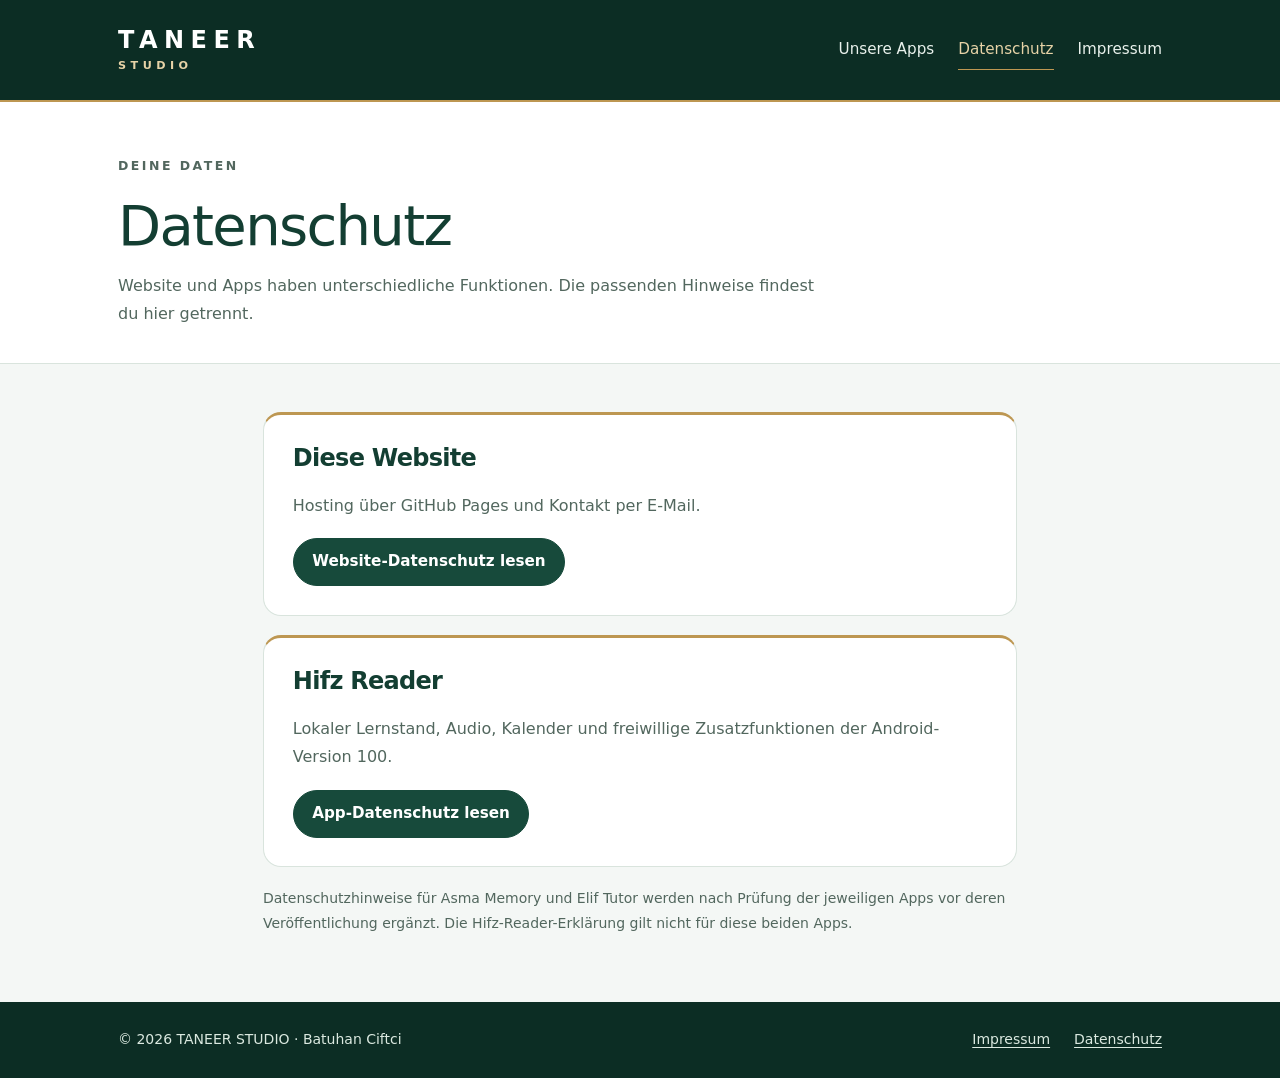
==== datenschutz/index.html @ ad5c6464 "Publish TANEER STUDIO website and V100 privacy notices" ====
<!doctype html>
<html lang="de"><head><meta charset="utf-8"><meta name="viewport" content="width=device-width,initial-scale=1"><meta name="description" content="Datenschutzhinweise zur TANEER-STUDIO-Website und zur Android-App Hifz Reader."><meta name="referrer" content="strict-origin-when-cross-origin"><title>Datenschutz · TANEER STUDIO</title><link rel="icon" href="../assets/favicon.svg" type="image/svg+xml"><link rel="stylesheet" href="../assets/style.css"></head>
<body><a class="skip" href="#inhalt">Zum Inhalt</a><header class="site-header"><div class="wrap header-inner"><a class="wordmark" href="../" aria-label="TANEER STUDIO – Startseite">TANEER<small>STUDIO</small></a><nav class="site-nav" aria-label="Hauptnavigation"><a href="../#apps">Unsere Apps</a><a href="./" aria-current="page">Datenschutz</a><a href="../impressum/">Impressum</a></nav></div></header><main id="inhalt"><div class="page-head"><div class="wrap"><p class="eyebrow">Deine Daten</p><h1>Datenschutz</h1><p>Website und Apps haben unterschiedliche Funktionen. Die passenden Hinweise findest du hier getrennt.</p></div></div><div class="wrap privacy-choices"><section class="privacy-card"><h2>Diese Website</h2><p>Hosting über GitHub Pages und Kontakt per E-Mail.</p><a class="button" href="website/">Website-Datenschutz lesen</a></section><section class="privacy-card"><h2>Hifz Reader</h2><p>Lokaler Lernstand, Audio, Kalender und freiwillige Zusatzfunktionen der Android-Version 100.</p><a class="button" href="hifz-reader/">App-Datenschutz lesen</a></section><p class="small">Datenschutzhinweise für Asma Memory und Elif Tutor werden nach Prüfung der jeweiligen Apps vor deren Veröffentlichung ergänzt. Die Hifz-Reader-Erklärung gilt nicht für diese beiden Apps.</p></div></main><footer class="site-footer"><div class="wrap footer-inner"><p>© 2026 TANEER STUDIO · Batuhan Ciftci</p><nav aria-label="Rechtliches"><a href="../impressum/">Impressum</a><a href="./">Datenschutz</a></nav></div></footer></body></html>
---- assets/style.css ----
:root{color-scheme:light;--ink:#133e32;--deep:#0c2d24;--green:#174a3b;--gold:#bd9752;--gold-light:#e7d3a7;--paper:#fff;--wash:#f4f7f5;--muted:#52675e;--line:#d9e4dd;--radius:18px;--width:1140px}
*{box-sizing:border-box}html{scroll-behavior:smooth;scroll-padding-top:2rem}body{margin:0;background:var(--wash);color:var(--ink);font:1rem/1.75 system-ui,-apple-system,BlinkMacSystemFont,"Segoe UI",sans-serif}a{color:inherit;text-underline-offset:.22em}a:hover{color:#866423}a:focus-visible,summary:focus-visible{outline:3px solid var(--gold);outline-offset:5px;border-radius:4px}img{display:block;max-width:100%;height:auto}h1,h2,h3,p{margin-top:0}h1,h2,h3{line-height:1.18;letter-spacing:-.03em}h1{font-weight:500;font-size:clamp(2.3rem,5.6vw,4.4rem);margin-bottom:1.3rem}h2{font-size:clamp(1.55rem,3vw,2.15rem);font-weight:550}h3{font-size:1.16rem;font-weight:650}p{margin-bottom:1.15rem}ul{padding-left:1.4rem}li{margin:.35rem 0}address{font-style:normal}button,a{touch-action:manipulation}
.wrap{max-width:var(--width);margin:auto;padding-inline:clamp(1.25rem,4vw,3rem)}.skip{position:absolute;top:-100px;left:1rem;background:white;padding:.65rem;z-index:10}.skip:focus{top:1rem}.site-header{background:var(--deep);color:white;border-bottom:2px solid var(--gold)}.header-inner{min-height:100px;display:flex;align-items:center;justify-content:space-between;gap:2rem}.wordmark{text-decoration:none;display:flex;flex-direction:column;line-height:1.1;letter-spacing:.27em;font-weight:600;font-size:1.5rem;color:white}.wordmark small{letter-spacing:.4em;color:var(--gold-light);font-size:.7rem;margin-top:.4rem}.site-nav{display:flex;flex-wrap:wrap;gap:1.5rem;font-size:.95rem}.site-nav a{padding:.4rem 0;color:#e9f1ec;text-decoration:none;border-bottom:1px solid transparent}.site-nav a:hover,.site-nav a[aria-current=page]{color:var(--gold-light);border-color:var(--gold)}.eyebrow{font-size:.78rem;text-transform:uppercase;letter-spacing:.2em;color:var(--muted);font-weight:600;margin-bottom:1rem}.hero{background:white;border-bottom:1px solid var(--line)}.hero-grid{display:grid;grid-template-columns:1.15fr 1fr;gap:3rem;align-items:center;min-height:490px;padding-block:3rem}.hero-copy{max-width:560px}.hero-copy>p:not(.eyebrow){max-width:440px;font-size:1.12rem;color:var(--muted)}.hero-logo{width:100%;max-width:395px;justify-self:end}.hero-actions{display:flex;flex-wrap:wrap;gap:.75rem;margin-top:1.75rem}.button{display:inline-flex;align-items:center;justify-content:center;min-height:48px;padding:.7rem 1.15rem;border:1px solid var(--green);border-radius:999px;text-decoration:none;line-height:1.4;font-weight:550;font-size:.95rem;background:var(--green);color:white}.button:hover{background:var(--deep);color:white}.button.secondary{background:transparent;color:var(--ink);border-color:var(--line)}.button.secondary:hover{border-color:var(--gold);color:var(--ink)}.section{padding-block:3.5rem}.section-heading{display:flex;align-items:baseline;justify-content:space-between;gap:2rem;margin-bottom:1.8rem}.section-heading h2{margin-bottom:0}.small{font-size:.875rem;color:var(--muted)}.cards{display:grid;grid-template-columns:repeat(3,1fr);gap:1.25rem}.app-card{background:white;border:1px solid var(--line);border-top:3px solid var(--gold);border-radius:var(--radius);padding:1.75rem;display:flex;flex-direction:column;align-items:start}.app-number{font-size:.8rem;letter-spacing:.12em;color:var(--muted);margin-bottom:1.3rem}.app-card h3{font-size:1.45rem}.app-card p{color:var(--muted);flex:1}.app-card .small{margin-top:.6rem;margin-bottom:0}.link-row{display:flex;flex-wrap:wrap;gap:1.5rem}.link-row a{font-weight:550}.contact-strip{background:var(--green);color:white;border-radius:var(--radius);padding:2rem 2.4rem;display:flex;justify-content:space-between;align-items:center;gap:1.5rem;margin-bottom:3.5rem}.contact-strip p{color:#e2ece6;margin-bottom:0}.contact-strip h2{margin-bottom:.45rem;font-size:1.45rem}.contact-strip a{color:var(--gold-light);overflow-wrap:anywhere}.site-footer{background:var(--deep);color:#dbe9e0;padding-block:1.6rem}.footer-inner{display:flex;justify-content:space-between;align-items:center;gap:1.5rem;flex-wrap:wrap;font-size:.875rem}.footer-inner p{margin:0}.footer-inner nav{display:flex;gap:1.5rem}.site-footer a{color:#dbe9e0}.page-head{padding-block:3.3rem 2.2rem;background:white;border-bottom:1px solid var(--line)}.page-head h1{font-size:clamp(2.2rem,5vw,3.5rem);margin-bottom:.8rem}.page-head p:last-child{margin-bottom:0;color:var(--muted);max-width:720px}.legal-layout{display:grid;grid-template-columns:240px minmax(0,1fr);gap:3rem;padding-block:3rem 4rem}.contents{align-self:start;position:sticky;top:2rem;border-left:2px solid var(--gold);padding-left:1.25rem}.contents p{font-size:.75rem;font-weight:650;letter-spacing:.12em;text-transform:uppercase}.contents a{display:block;text-decoration:none;padding:.4rem 0;font-size:.9rem;color:var(--muted)}.contents a:hover{color:var(--ink)}.legal-article{background:white;border:1px solid var(--line);border-radius:var(--radius);padding:clamp(1.4rem,4vw,3rem);min-width:0}.legal-article section+section{margin-top:2.5rem;padding-top:2.1rem;border-top:1px solid var(--line)}.legal-article h2{font-size:1.45rem;margin-bottom:1rem}.legal-article h3{margin-top:1.7rem}.legal-article a{overflow-wrap:anywhere}.legal-article p:last-child{margin-bottom:0}.notice{border-left:3px solid var(--gold);padding:.8rem 1.15rem;background:var(--wash);border-radius:0 10px 10px 0;margin-block:1.5rem}.definition-list{margin:0}.definition-list dt{font-weight:650;margin-top:1.2rem}.definition-list dd{margin:.35rem 0 0;color:var(--muted)}.provider-list{display:grid;gap:1rem}.provider{border:1px solid var(--line);border-radius:12px;padding:1rem 1.2rem}.provider h3{margin-top:0;margin-bottom:.5rem}.provider p{margin-bottom:.5rem}.imprint-layout{max-width:850px;padding-block:3rem 4rem}.imprint-card{display:grid;grid-template-columns:1fr 1fr;gap:2rem;background:white;border:1px solid var(--line);border-top:3px solid var(--gold);border-radius:var(--radius);padding:2.4rem}.imprint-card h2{font-size:1.1rem}.imprint-card a{overflow-wrap:anywhere}.imprint-note{margin-top:1.5rem;color:var(--muted)}.privacy-choices{max-width:850px;padding-block:3rem}.privacy-card{background:white;border:1px solid var(--line);border-top:3px solid var(--gold);border-radius:var(--radius);padding:1.8rem;margin-bottom:1.2rem}.privacy-card h2{font-size:1.5rem}.privacy-card p{color:var(--muted)}
@media(max-width:850px){.hero-grid{gap:1rem;min-height:400px}.hero-logo{max-width:310px}.cards{grid-template-columns:1fr}.app-card{padding:1.6rem}.legal-layout{grid-template-columns:1fr;gap:1.4rem}.contents{position:static}.contents a{display:inline-block;margin-right:1rem}.section-heading{display:block}.section-heading .small{margin-top:.75rem}.contact-strip{align-items:start;flex-direction:column}.header-inner{gap:1rem}.site-nav{gap:1rem}}
@media(max-width:580px){.header-inner{align-items:start;flex-direction:column;padding-block:1.3rem;gap:1.1rem}.wordmark{font-size:1.3rem}.site-nav{gap:1.1rem;font-size:.875rem}.hero-grid{grid-template-columns:1fr;padding-block:2.2rem;gap:.5rem}.hero-logo{justify-self:center;max-width:270px;grid-row:1}.hero-copy{text-align:left}.hero-copy h1{font-size:2.4rem}.hero-copy>p:not(.eyebrow){font-size:1.05rem}.hero-actions{margin-top:1.2rem}.section{padding-block:2.2rem}.contact-strip{padding:1.6rem;margin-bottom:2.2rem}.imprint-card{grid-template-columns:1fr;padding:1.6rem}.legal-article{padding:1.35rem}.footer-inner{align-items:start;flex-direction:column}.page-head{padding-block:2.4rem 1.8rem}}
@media(prefers-reduced-motion:reduce){html{scroll-behavior:auto}}@media print{body{background:white;color:black}.site-header,.site-footer,.contents,.hero-actions{display:none}.legal-layout{display:block;padding:0}.legal-article{border:0;padding:0}.page-head{padding:0}.wrap{padding:0;max-width:none}a{color:black}.notice{background:white}}
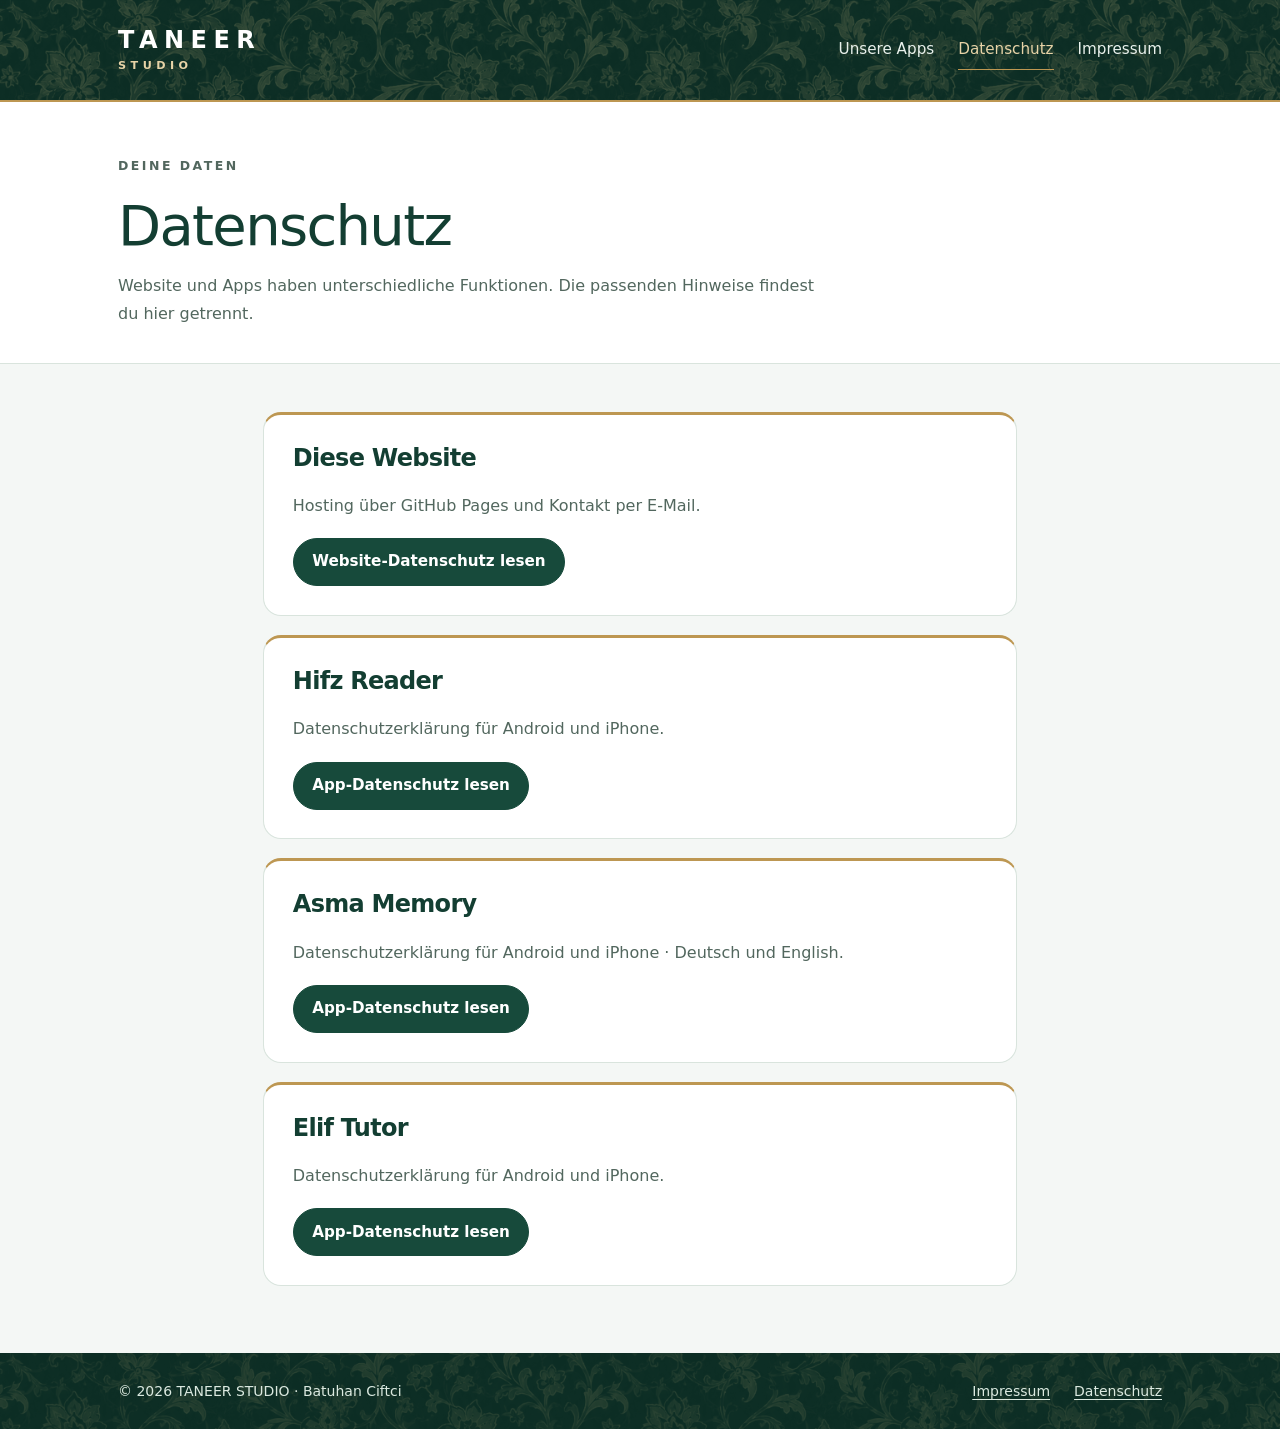
==== commit e66cdee3: "Publish Android and iPhone privacy policies for all three apps" ====
--- a/datenschutz/index.html
+++ b/datenschutz/index.html
@@ -1,3 +1,3 @@
 <!doctype html>
-<html lang="de"><head><meta charset="utf-8"><meta name="viewport" content="width=device-width,initial-scale=1"><meta name="description" content="Datenschutzhinweise zur TANEER-STUDIO-Website und zur Android-App Hifz Reader."><meta name="referrer" content="strict-origin-when-cross-origin"><title>Datenschutz · TANEER STUDIO</title><link rel="icon" href="../assets/favicon.svg" type="image/svg+xml"><link rel="stylesheet" href="../assets/style.css"></head>
-<body><a class="skip" href="#inhalt">Zum Inhalt</a><header class="site-header"><div class="wrap header-inner"><a class="wordmark" href="../" aria-label="TANEER STUDIO – Startseite">TANEER<small>STUDIO</small></a><nav class="site-nav" aria-label="Hauptnavigation"><a href="../#apps">Unsere Apps</a><a href="./" aria-current="page">Datenschutz</a><a href="../impressum/">Impressum</a></nav></div></header><main id="inhalt"><div class="page-head"><div class="wrap"><p class="eyebrow">Deine Daten</p><h1>Datenschutz</h1><p>Website und Apps haben unterschiedliche Funktionen. Die passenden Hinweise findest du hier getrennt.</p></div></div><div class="wrap privacy-choices"><section class="privacy-card"><h2>Diese Website</h2><p>Hosting über GitHub Pages und Kontakt per E-Mail.</p><a class="button" href="website/">Website-Datenschutz lesen</a></section><section class="privacy-card"><h2>Hifz Reader</h2><p>Lokaler Lernstand, Audio, Kalender und freiwillige Zusatzfunktionen der Android-Version 100.</p><a class="button" href="hifz-reader/">App-Datenschutz lesen</a></section><p class="small">Datenschutzhinweise für Asma Memory und Elif Tutor werden nach Prüfung der jeweiligen Apps vor deren Veröffentlichung ergänzt. Die Hifz-Reader-Erklärung gilt nicht für diese beiden Apps.</p></div></main><footer class="site-footer"><div class="wrap footer-inner"><p>© 2026 TANEER STUDIO · Batuhan Ciftci</p><nav aria-label="Rechtliches"><a href="../impressum/">Impressum</a><a href="./">Datenschutz</a></nav></div></footer></body></html>
+<html lang="de"><head><meta charset="utf-8"><meta name="viewport" content="width=device-width,initial-scale=1"><meta name="description" content="Datenschutzhinweise zur TANEER-STUDIO-Website und zu Hifz Reader, Asma Memory und Elif Tutor für Android und iPhone."><meta name="referrer" content="strict-origin-when-cross-origin"><title>Datenschutz · TANEER STUDIO</title><link rel="icon" href="../assets/favicon.svg" type="image/svg+xml"><link rel="stylesheet" href="../assets/style.css"></head>
+<body><a class="skip" href="#inhalt">Zum Inhalt</a><header class="site-header"><div class="wrap header-inner"><a class="wordmark" href="../" aria-label="TANEER STUDIO – Startseite">TANEER<small>STUDIO</small></a><nav class="site-nav" aria-label="Hauptnavigation"><a href="../#apps">Unsere Apps</a><a href="./" aria-current="page">Datenschutz</a><a href="../impressum/">Impressum</a></nav></div></header><main id="inhalt"><div class="page-head"><div class="wrap"><p class="eyebrow">Deine Daten</p><h1>Datenschutz</h1><p>Website und Apps haben unterschiedliche Funktionen. Die passenden Hinweise findest du hier getrennt.</p></div></div><div class="wrap privacy-choices"><section class="privacy-card"><h2>Diese Website</h2><p>Hosting über GitHub Pages und Kontakt per E-Mail.</p><a class="button" href="website/">Website-Datenschutz lesen</a></section><section class="privacy-card"><h2>Hifz Reader</h2><p>Datenschutzerklärung für Android und iPhone.</p><a class="button" href="hifz-reader/">App-Datenschutz lesen</a></section><section class="privacy-card"><h2>Asma Memory</h2><p>Datenschutzerklärung für Android und iPhone · Deutsch und English.</p><a class="button" href="asma-memory/">App-Datenschutz lesen</a></section><section class="privacy-card"><h2>Elif Tutor</h2><p>Datenschutzerklärung für Android und iPhone.</p><a class="button" href="elif-tutor/">App-Datenschutz lesen</a></section></div></main><footer class="site-footer"><div class="wrap footer-inner"><p>© 2026 TANEER STUDIO · Batuhan Ciftci</p><nav aria-label="Rechtliches"><a href="../impressum/">Impressum</a><a href="./">Datenschutz</a></nav></div></footer></body></html>
--- a/assets/style.css
+++ b/assets/style.css
@@ -1,6 +1,37 @@
 :root{color-scheme:light;--ink:#133e32;--deep:#0c2d24;--green:#174a3b;--gold:#bd9752;--gold-light:#e7d3a7;--paper:#fff;--wash:#f4f7f5;--muted:#52675e;--line:#d9e4dd;--radius:18px;--width:1140px}
 *{box-sizing:border-box}html{scroll-behavior:smooth;scroll-padding-top:2rem}body{margin:0;background:var(--wash);color:var(--ink);font:1rem/1.75 system-ui,-apple-system,BlinkMacSystemFont,"Segoe UI",sans-serif}a{color:inherit;text-underline-offset:.22em}a:hover{color:#866423}a:focus-visible,summary:focus-visible{outline:3px solid var(--gold);outline-offset:5px;border-radius:4px}img{display:block;max-width:100%;height:auto}h1,h2,h3,p{margin-top:0}h1,h2,h3{line-height:1.18;letter-spacing:-.03em}h1{font-weight:500;font-size:clamp(2.3rem,5.6vw,4.4rem);margin-bottom:1.3rem}h2{font-size:clamp(1.55rem,3vw,2.15rem);font-weight:550}h3{font-size:1.16rem;font-weight:650}p{margin-bottom:1.15rem}ul{padding-left:1.4rem}li{margin:.35rem 0}address{font-style:normal}button,a{touch-action:manipulation}
 .wrap{max-width:var(--width);margin:auto;padding-inline:clamp(1.25rem,4vw,3rem)}.skip{position:absolute;top:-100px;left:1rem;background:white;padding:.65rem;z-index:10}.skip:focus{top:1rem}.site-header{background:var(--deep);color:white;border-bottom:2px solid var(--gold)}.header-inner{min-height:100px;display:flex;align-items:center;justify-content:space-between;gap:2rem}.wordmark{text-decoration:none;display:flex;flex-direction:column;line-height:1.1;letter-spacing:.27em;font-weight:600;font-size:1.5rem;color:white}.wordmark small{letter-spacing:.4em;color:var(--gold-light);font-size:.7rem;margin-top:.4rem}.site-nav{display:flex;flex-wrap:wrap;gap:1.5rem;font-size:.95rem}.site-nav a{padding:.4rem 0;color:#e9f1ec;text-decoration:none;border-bottom:1px solid transparent}.site-nav a:hover,.site-nav a[aria-current=page]{color:var(--gold-light);border-color:var(--gold)}.eyebrow{font-size:.78rem;text-transform:uppercase;letter-spacing:.2em;color:var(--muted);font-weight:600;margin-bottom:1rem}.hero{background:white;border-bottom:1px solid var(--line)}.hero-grid{display:grid;grid-template-columns:1.15fr 1fr;gap:3rem;align-items:center;min-height:490px;padding-block:3rem}.hero-copy{max-width:560px}.hero-copy>p:not(.eyebrow){max-width:440px;font-size:1.12rem;color:var(--muted)}.hero-logo{width:100%;max-width:395px;justify-self:end}.hero-actions{display:flex;flex-wrap:wrap;gap:.75rem;margin-top:1.75rem}.button{display:inline-flex;align-items:center;justify-content:center;min-height:48px;padding:.7rem 1.15rem;border:1px solid var(--green);border-radius:999px;text-decoration:none;line-height:1.4;font-weight:550;font-size:.95rem;background:var(--green);color:white}.button:hover{background:var(--deep);color:white}.button.secondary{background:transparent;color:var(--ink);border-color:var(--line)}.button.secondary:hover{border-color:var(--gold);color:var(--ink)}.section{padding-block:3.5rem}.section-heading{display:flex;align-items:baseline;justify-content:space-between;gap:2rem;margin-bottom:1.8rem}.section-heading h2{margin-bottom:0}.small{font-size:.875rem;color:var(--muted)}.cards{display:grid;grid-template-columns:repeat(3,1fr);gap:1.25rem}.app-card{background:white;border:1px solid var(--line);border-top:3px solid var(--gold);border-radius:var(--radius);padding:1.75rem;display:flex;flex-direction:column;align-items:start}.app-number{font-size:.8rem;letter-spacing:.12em;color:var(--muted);margin-bottom:1.3rem}.app-card h3{font-size:1.45rem}.app-card p{color:var(--muted);flex:1}.app-card .small{margin-top:.6rem;margin-bottom:0}.link-row{display:flex;flex-wrap:wrap;gap:1.5rem}.link-row a{font-weight:550}.contact-strip{background:var(--green);color:white;border-radius:var(--radius);padding:2rem 2.4rem;display:flex;justify-content:space-between;align-items:center;gap:1.5rem;margin-bottom:3.5rem}.contact-strip p{color:#e2ece6;margin-bottom:0}.contact-strip h2{margin-bottom:.45rem;font-size:1.45rem}.contact-strip a{color:var(--gold-light);overflow-wrap:anywhere}.site-footer{background:var(--deep);color:#dbe9e0;padding-block:1.6rem}.footer-inner{display:flex;justify-content:space-between;align-items:center;gap:1.5rem;flex-wrap:wrap;font-size:.875rem}.footer-inner p{margin:0}.footer-inner nav{display:flex;gap:1.5rem}.site-footer a{color:#dbe9e0}.page-head{padding-block:3.3rem 2.2rem;background:white;border-bottom:1px solid var(--line)}.page-head h1{font-size:clamp(2.2rem,5vw,3.5rem);margin-bottom:.8rem}.page-head p:last-child{margin-bottom:0;color:var(--muted);max-width:720px}.legal-layout{display:grid;grid-template-columns:240px minmax(0,1fr);gap:3rem;padding-block:3rem 4rem}.contents{align-self:start;position:sticky;top:2rem;border-left:2px solid var(--gold);padding-left:1.25rem}.contents p{font-size:.75rem;font-weight:650;letter-spacing:.12em;text-transform:uppercase}.contents a{display:block;text-decoration:none;padding:.4rem 0;font-size:.9rem;color:var(--muted)}.contents a:hover{color:var(--ink)}.legal-article{background:white;border:1px solid var(--line);border-radius:var(--radius);padding:clamp(1.4rem,4vw,3rem);min-width:0}.legal-article section+section{margin-top:2.5rem;padding-top:2.1rem;border-top:1px solid var(--line)}.legal-article h2{font-size:1.45rem;margin-bottom:1rem}.legal-article h3{margin-top:1.7rem}.legal-article a{overflow-wrap:anywhere}.legal-article p:last-child{margin-bottom:0}.notice{border-left:3px solid var(--gold);padding:.8rem 1.15rem;background:var(--wash);border-radius:0 10px 10px 0;margin-block:1.5rem}.definition-list{margin:0}.definition-list dt{font-weight:650;margin-top:1.2rem}.definition-list dd{margin:.35rem 0 0;color:var(--muted)}.provider-list{display:grid;gap:1rem}.provider{border:1px solid var(--line);border-radius:12px;padding:1rem 1.2rem}.provider h3{margin-top:0;margin-bottom:.5rem}.provider p{margin-bottom:.5rem}.imprint-layout{max-width:850px;padding-block:3rem 4rem}.imprint-card{display:grid;grid-template-columns:1fr 1fr;gap:2rem;background:white;border:1px solid var(--line);border-top:3px solid var(--gold);border-radius:var(--radius);padding:2.4rem}.imprint-card h2{font-size:1.1rem}.imprint-card a{overflow-wrap:anywhere}.imprint-note{margin-top:1.5rem;color:var(--muted)}.privacy-choices{max-width:850px;padding-block:3rem}.privacy-card{background:white;border:1px solid var(--line);border-top:3px solid var(--gold);border-radius:var(--radius);padding:1.8rem;margin-bottom:1.2rem}.privacy-card h2{font-size:1.5rem}.privacy-card p{color:var(--muted)}
-@media(max-width:850px){.hero-grid{gap:1rem;min-height:400px}.hero-logo{max-width:310px}.cards{grid-template-columns:1fr}.app-card{padding:1.6rem}.legal-layout{grid-template-columns:1fr;gap:1.4rem}.contents{position:static}.contents a{display:inline-block;margin-right:1rem}.section-heading{display:block}.section-heading .small{margin-top:.75rem}.contact-strip{align-items:start;flex-direction:column}.header-inner{gap:1rem}.site-nav{gap:1rem}}
+/* The floral art is the existing shared app artwork, not a new illustration.
+   Keep it on its own non-interactive layer; legal reading cards remain plain. */
+.site-header,.site-footer,.contact-strip,.hero,.apps-surface,.app-visual{position:relative;isolation:isolate}
+.site-header::before,.site-footer::before,.contact-strip::before,.apps-surface::before,.app-visual::before,.hero::before{content:"";position:absolute;inset:0;z-index:-1;pointer-events:none;border-radius:inherit;background:url("floral-dark.png") center top/600px auto repeat;mix-blend-mode:screen;opacity:.22}
+.site-footer::before{opacity:.15}.contact-strip::before{opacity:.24}
+.hero::before{background-image:url("floral-light.png");background-size:720px auto;mix-blend-mode:multiply;opacity:.08}
+.hero-logo{border-radius:var(--radius)}
+.apps-surface{background:var(--deep);border-block:1px solid #315548;color:#f7f3ea;margin-bottom:3.5rem}
+.apps-surface::before{background-size:720px auto;opacity:.2}
+.apps-surface .section-heading .small{color:#d6e2dc}
+.app-card{color:var(--ink);padding:1.4rem}
+.app-visual{align-self:stretch;display:grid;place-items:center;min-height:185px;border:1px solid #ffffff25;border-radius:12px;margin-bottom:1.5rem}
+.hifz-visual{background:#183b32}.asma-visual{background:#7e3148}.elif-visual{background:#10284a}
+.app-visual::before{background-size:360px auto;opacity:.18}
+.app-icon{width:124px;height:124px;border-radius:24%;border:1px solid #ffffff25;box-shadow:0 9px 24px #00000025}
+.app-number{margin-bottom:.8rem}
+.brand-signature{width:100%;max-width:395px;justify-self:end;text-align:center}
+.brand-signature .hero-logo{width:100%}
+.brand-tagline{font-size:.9rem;letter-spacing:.055em;margin:-.35rem 0 .4rem;color:var(--ink)}
+.brand-arabic{display:flex;align-items:center;justify-content:center;gap:.75rem;margin:0;line-height:1.7}
+.brand-arabic [lang=ar]{font-family:"Traditional Arabic","Noto Naskh Arabic","Geeza Pro",serif;font-size:2rem;color:#9a712e;letter-spacing:normal}
+.brand-meaning{color:var(--muted);font-size:.875rem}
+.brand-story{display:grid;grid-template-columns:.9fr 1.1fr;gap:clamp(2rem,5vw,4rem);padding-top:0}
+.story-motto{border-left:2px solid var(--gold);padding-left:1.6rem}
+.story-motto h2{font-weight:500;font-size:clamp(1.8rem,3.4vw,2.65rem);line-height:1.3;margin-bottom:0}
+.story-copy{max-width:600px;color:var(--muted)}
+.story-copy [lang=ar]{font-size:1.15em;white-space:nowrap}
+.story-signoff{font-size:.875rem;margin-top:1.5rem;margin-bottom:0}
+@media(max-width:850px){.brand-signature{max-width:310px}.brand-story{grid-template-columns:1fr;gap:1.5rem}.story-copy{max-width:none}}
+@media(max-width:580px){.brand-signature{max-width:270px;justify-self:center;grid-row:1;margin-bottom:1.4rem}.brand-tagline{font-size:.875rem}.brand-arabic{gap:.5rem}.brand-story{padding-top:0}.story-motto{padding-left:1.2rem}}
+@media(max-width:850px){.hero-grid{gap:1rem;min-height:400px}.hero-logo{max-width:310px}.cards{grid-template-columns:1fr}.app-card{padding:1.6rem}.app-visual{min-height:195px}.legal-layout{grid-template-columns:1fr;gap:1.4rem}.contents{position:static}.contents a{display:inline-block;margin-right:1rem}.section-heading{display:block}.section-heading .small{margin-top:.75rem}.contact-strip{align-items:start;flex-direction:column}.header-inner{gap:1rem}.site-nav{gap:1rem}}
 @media(max-width:580px){.header-inner{align-items:start;flex-direction:column;padding-block:1.3rem;gap:1.1rem}.wordmark{font-size:1.3rem}.site-nav{gap:1.1rem;font-size:.875rem}.hero-grid{grid-template-columns:1fr;padding-block:2.2rem;gap:.5rem}.hero-logo{justify-self:center;max-width:270px;grid-row:1}.hero-copy{text-align:left}.hero-copy h1{font-size:2.4rem}.hero-copy>p:not(.eyebrow){font-size:1.05rem}.hero-actions{margin-top:1.2rem}.section{padding-block:2.2rem}.contact-strip{padding:1.6rem;margin-bottom:2.2rem}.imprint-card{grid-template-columns:1fr;padding:1.6rem}.legal-article{padding:1.35rem}.footer-inner{align-items:start;flex-direction:column}.page-head{padding-block:2.4rem 1.8rem}}
-@media(prefers-reduced-motion:reduce){html{scroll-behavior:auto}}@media print{body{background:white;color:black}.site-header,.site-footer,.contents,.hero-actions{display:none}.legal-layout{display:block;padding:0}.legal-article{border:0;padding:0}.page-head{padding:0}.wrap{padding:0;max-width:none}a{color:black}.notice{background:white}}
+@media(max-width:580px){.apps-surface{margin-bottom:2.2rem}.app-card{padding:1.25rem}.app-visual{min-height:175px}.app-icon{width:112px;height:112px}}
+@media(prefers-reduced-motion:reduce){html{scroll-behavior:auto}}@media print{body{background:white;color:black}.site-header,.site-footer,.contents,.hero-actions{display:none}.legal-layout{display:block;padding:0}.legal-article{border:0;padding:0}.page-head{padding:0}.wrap{padding:0;max-width:none}a{color:black}.notice{background:white}.hero::before,.apps-surface::before,.app-visual::before,.contact-strip::before{display:none}.apps-surface{background:white;color:black}.apps-surface .section-heading .small{color:black}}
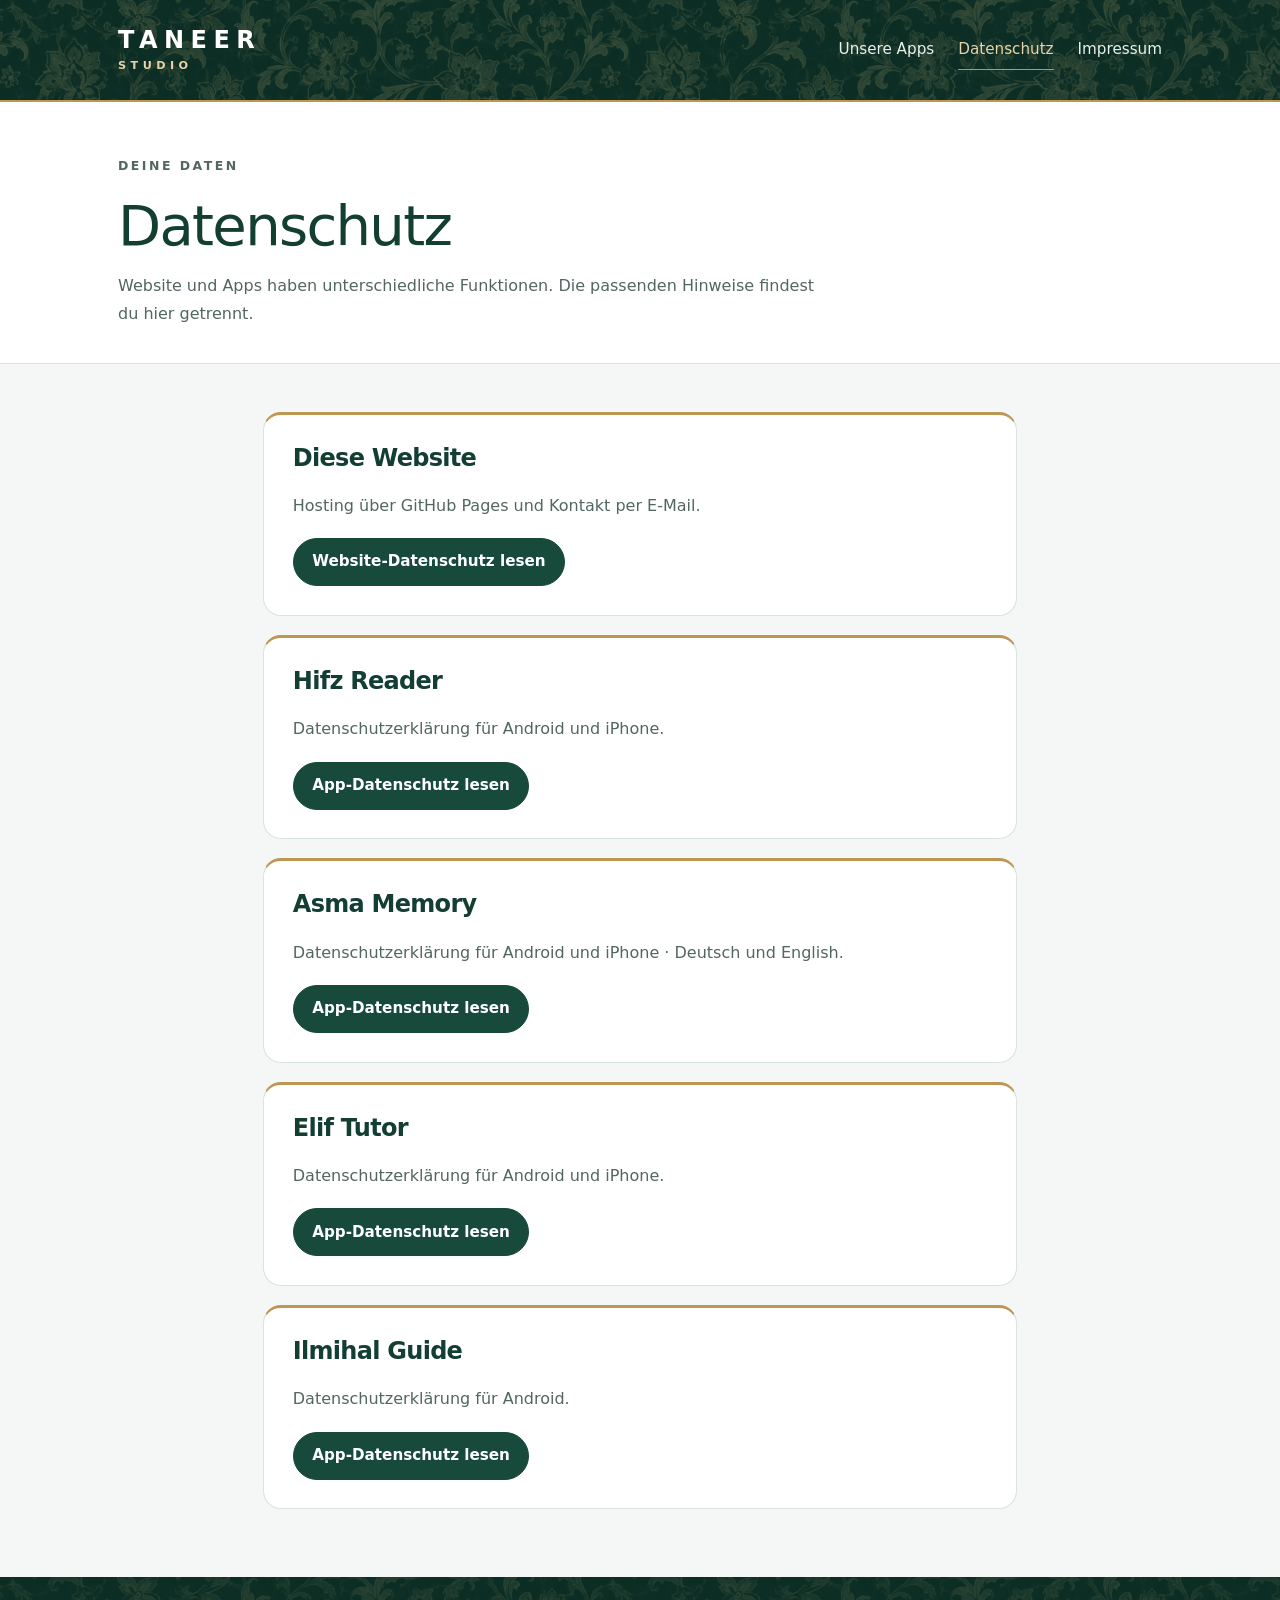
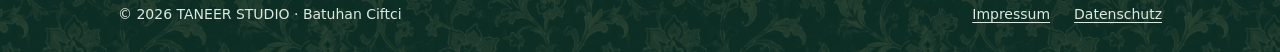
==== commit 372c0aa1: "Add Ilmihal Guide as the fourth app (in preparation) and its privacy policy Fourth tile in the same " ====
--- a/datenschutz/index.html
+++ b/datenschutz/index.html
@@ -1,3 +1,3 @@
 <!doctype html>
-<html lang="de"><head><meta charset="utf-8"><meta name="viewport" content="width=device-width,initial-scale=1"><meta name="description" content="Datenschutzhinweise zur TANEER-STUDIO-Website und zu Hifz Reader, Asma Memory und Elif Tutor für Android und iPhone."><meta name="referrer" content="strict-origin-when-cross-origin"><title>Datenschutz · TANEER STUDIO</title><link rel="icon" href="../assets/favicon.svg" type="image/svg+xml"><link rel="stylesheet" href="../assets/style.css"></head>
-<body><a class="skip" href="#inhalt">Zum Inhalt</a><header class="site-header"><div class="wrap header-inner"><a class="wordmark" href="../" aria-label="TANEER STUDIO – Startseite">TANEER<small>STUDIO</small></a><nav class="site-nav" aria-label="Hauptnavigation"><a href="../#apps">Unsere Apps</a><a href="./" aria-current="page">Datenschutz</a><a href="../impressum/">Impressum</a></nav></div></header><main id="inhalt"><div class="page-head"><div class="wrap"><p class="eyebrow">Deine Daten</p><h1>Datenschutz</h1><p>Website und Apps haben unterschiedliche Funktionen. Die passenden Hinweise findest du hier getrennt.</p></div></div><div class="wrap privacy-choices"><section class="privacy-card"><h2>Diese Website</h2><p>Hosting über GitHub Pages und Kontakt per E-Mail.</p><a class="button" href="website/">Website-Datenschutz lesen</a></section><section class="privacy-card"><h2>Hifz Reader</h2><p>Datenschutzerklärung für Android und iPhone.</p><a class="button" href="hifz-reader/">App-Datenschutz lesen</a></section><section class="privacy-card"><h2>Asma Memory</h2><p>Datenschutzerklärung für Android und iPhone · Deutsch und English.</p><a class="button" href="asma-memory/">App-Datenschutz lesen</a></section><section class="privacy-card"><h2>Elif Tutor</h2><p>Datenschutzerklärung für Android und iPhone.</p><a class="button" href="elif-tutor/">App-Datenschutz lesen</a></section></div></main><footer class="site-footer"><div class="wrap footer-inner"><p>© 2026 TANEER STUDIO · Batuhan Ciftci</p><nav aria-label="Rechtliches"><a href="../impressum/">Impressum</a><a href="./">Datenschutz</a></nav></div></footer></body></html>
+<html lang="de"><head><meta charset="utf-8"><meta name="viewport" content="width=device-width,initial-scale=1"><meta name="description" content="Datenschutzhinweise zur TANEER-STUDIO-Website und zu Hifz Reader, Asma Memory, Elif Tutor und Ilmihal Guide."><meta name="referrer" content="strict-origin-when-cross-origin"><title>Datenschutz · TANEER STUDIO</title><link rel="icon" href="../assets/favicon.svg" type="image/svg+xml"><link rel="stylesheet" href="../assets/style.css"></head>
+<body><a class="skip" href="#inhalt">Zum Inhalt</a><header class="site-header"><div class="wrap header-inner"><a class="wordmark" href="../" aria-label="TANEER STUDIO – Startseite">TANEER<small>STUDIO</small></a><nav class="site-nav" aria-label="Hauptnavigation"><a href="../#apps">Unsere Apps</a><a href="./" aria-current="page">Datenschutz</a><a href="../impressum/">Impressum</a></nav></div></header><main id="inhalt"><div class="page-head"><div class="wrap"><p class="eyebrow">Deine Daten</p><h1>Datenschutz</h1><p>Website und Apps haben unterschiedliche Funktionen. Die passenden Hinweise findest du hier getrennt.</p></div></div><div class="wrap privacy-choices"><section class="privacy-card"><h2>Diese Website</h2><p>Hosting über GitHub Pages und Kontakt per E-Mail.</p><a class="button" href="website/">Website-Datenschutz lesen</a></section><section class="privacy-card"><h2>Hifz Reader</h2><p>Datenschutzerklärung für Android und iPhone.</p><a class="button" href="hifz-reader/">App-Datenschutz lesen</a></section><section class="privacy-card"><h2>Asma Memory</h2><p>Datenschutzerklärung für Android und iPhone · Deutsch und English.</p><a class="button" href="asma-memory/">App-Datenschutz lesen</a></section><section class="privacy-card"><h2>Elif Tutor</h2><p>Datenschutzerklärung für Android und iPhone.</p><a class="button" href="elif-tutor/">App-Datenschutz lesen</a></section><section class="privacy-card"><h2>Ilmihal Guide</h2><p>Datenschutzerklärung für Android.</p><a class="button" href="ilmihal-guide/">App-Datenschutz lesen</a></section></div></main><footer class="site-footer"><div class="wrap footer-inner"><p>© 2026 TANEER STUDIO · Batuhan Ciftci</p><nav aria-label="Rechtliches"><a href="../impressum/">Impressum</a><a href="./">Datenschutz</a></nav></div></footer></body></html>
--- a/assets/style.css
+++ b/assets/style.css
@@ -1,6 +1,6 @@
 :root{color-scheme:light;--ink:#133e32;--deep:#0c2d24;--green:#174a3b;--gold:#bd9752;--gold-light:#e7d3a7;--paper:#fff;--wash:#f4f7f5;--muted:#52675e;--line:#d9e4dd;--radius:18px;--width:1140px}
 *{box-sizing:border-box}html{scroll-behavior:smooth;scroll-padding-top:2rem}body{margin:0;background:var(--wash);color:var(--ink);font:1rem/1.75 system-ui,-apple-system,BlinkMacSystemFont,"Segoe UI",sans-serif}a{color:inherit;text-underline-offset:.22em}a:hover{color:#866423}a:focus-visible,summary:focus-visible{outline:3px solid var(--gold);outline-offset:5px;border-radius:4px}img{display:block;max-width:100%;height:auto}h1,h2,h3,p{margin-top:0}h1,h2,h3{line-height:1.18;letter-spacing:-.03em}h1{font-weight:500;font-size:clamp(2.3rem,5.6vw,4.4rem);margin-bottom:1.3rem}h2{font-size:clamp(1.55rem,3vw,2.15rem);font-weight:550}h3{font-size:1.16rem;font-weight:650}p{margin-bottom:1.15rem}ul{padding-left:1.4rem}li{margin:.35rem 0}address{font-style:normal}button,a{touch-action:manipulation}
-.wrap{max-width:var(--width);margin:auto;padding-inline:clamp(1.25rem,4vw,3rem)}.skip{position:absolute;top:-100px;left:1rem;background:white;padding:.65rem;z-index:10}.skip:focus{top:1rem}.site-header{background:var(--deep);color:white;border-bottom:2px solid var(--gold)}.header-inner{min-height:100px;display:flex;align-items:center;justify-content:space-between;gap:2rem}.wordmark{text-decoration:none;display:flex;flex-direction:column;line-height:1.1;letter-spacing:.27em;font-weight:600;font-size:1.5rem;color:white}.wordmark small{letter-spacing:.4em;color:var(--gold-light);font-size:.7rem;margin-top:.4rem}.site-nav{display:flex;flex-wrap:wrap;gap:1.5rem;font-size:.95rem}.site-nav a{padding:.4rem 0;color:#e9f1ec;text-decoration:none;border-bottom:1px solid transparent}.site-nav a:hover,.site-nav a[aria-current=page]{color:var(--gold-light);border-color:var(--gold)}.eyebrow{font-size:.78rem;text-transform:uppercase;letter-spacing:.2em;color:var(--muted);font-weight:600;margin-bottom:1rem}.hero{background:white;border-bottom:1px solid var(--line)}.hero-grid{display:grid;grid-template-columns:1.15fr 1fr;gap:3rem;align-items:center;min-height:490px;padding-block:3rem}.hero-copy{max-width:560px}.hero-copy>p:not(.eyebrow){max-width:440px;font-size:1.12rem;color:var(--muted)}.hero-logo{width:100%;max-width:395px;justify-self:end}.hero-actions{display:flex;flex-wrap:wrap;gap:.75rem;margin-top:1.75rem}.button{display:inline-flex;align-items:center;justify-content:center;min-height:48px;padding:.7rem 1.15rem;border:1px solid var(--green);border-radius:999px;text-decoration:none;line-height:1.4;font-weight:550;font-size:.95rem;background:var(--green);color:white}.button:hover{background:var(--deep);color:white}.button.secondary{background:transparent;color:var(--ink);border-color:var(--line)}.button.secondary:hover{border-color:var(--gold);color:var(--ink)}.section{padding-block:3.5rem}.section-heading{display:flex;align-items:baseline;justify-content:space-between;gap:2rem;margin-bottom:1.8rem}.section-heading h2{margin-bottom:0}.small{font-size:.875rem;color:var(--muted)}.cards{display:grid;grid-template-columns:repeat(3,1fr);gap:1.25rem}.app-card{background:white;border:1px solid var(--line);border-top:3px solid var(--gold);border-radius:var(--radius);padding:1.75rem;display:flex;flex-direction:column;align-items:start}.app-number{font-size:.8rem;letter-spacing:.12em;color:var(--muted);margin-bottom:1.3rem}.app-card h3{font-size:1.45rem}.app-card p{color:var(--muted);flex:1}.app-card .small{margin-top:.6rem;margin-bottom:0}.link-row{display:flex;flex-wrap:wrap;gap:1.5rem}.link-row a{font-weight:550}.contact-strip{background:var(--green);color:white;border-radius:var(--radius);padding:2rem 2.4rem;display:flex;justify-content:space-between;align-items:center;gap:1.5rem;margin-bottom:3.5rem}.contact-strip p{color:#e2ece6;margin-bottom:0}.contact-strip h2{margin-bottom:.45rem;font-size:1.45rem}.contact-strip a{color:var(--gold-light);overflow-wrap:anywhere}.site-footer{background:var(--deep);color:#dbe9e0;padding-block:1.6rem}.footer-inner{display:flex;justify-content:space-between;align-items:center;gap:1.5rem;flex-wrap:wrap;font-size:.875rem}.footer-inner p{margin:0}.footer-inner nav{display:flex;gap:1.5rem}.site-footer a{color:#dbe9e0}.page-head{padding-block:3.3rem 2.2rem;background:white;border-bottom:1px solid var(--line)}.page-head h1{font-size:clamp(2.2rem,5vw,3.5rem);margin-bottom:.8rem}.page-head p:last-child{margin-bottom:0;color:var(--muted);max-width:720px}.legal-layout{display:grid;grid-template-columns:240px minmax(0,1fr);gap:3rem;padding-block:3rem 4rem}.contents{align-self:start;position:sticky;top:2rem;border-left:2px solid var(--gold);padding-left:1.25rem}.contents p{font-size:.75rem;font-weight:650;letter-spacing:.12em;text-transform:uppercase}.contents a{display:block;text-decoration:none;padding:.4rem 0;font-size:.9rem;color:var(--muted)}.contents a:hover{color:var(--ink)}.legal-article{background:white;border:1px solid var(--line);border-radius:var(--radius);padding:clamp(1.4rem,4vw,3rem);min-width:0}.legal-article section+section{margin-top:2.5rem;padding-top:2.1rem;border-top:1px solid var(--line)}.legal-article h2{font-size:1.45rem;margin-bottom:1rem}.legal-article h3{margin-top:1.7rem}.legal-article a{overflow-wrap:anywhere}.legal-article p:last-child{margin-bottom:0}.notice{border-left:3px solid var(--gold);padding:.8rem 1.15rem;background:var(--wash);border-radius:0 10px 10px 0;margin-block:1.5rem}.definition-list{margin:0}.definition-list dt{font-weight:650;margin-top:1.2rem}.definition-list dd{margin:.35rem 0 0;color:var(--muted)}.provider-list{display:grid;gap:1rem}.provider{border:1px solid var(--line);border-radius:12px;padding:1rem 1.2rem}.provider h3{margin-top:0;margin-bottom:.5rem}.provider p{margin-bottom:.5rem}.imprint-layout{max-width:850px;padding-block:3rem 4rem}.imprint-card{display:grid;grid-template-columns:1fr 1fr;gap:2rem;background:white;border:1px solid var(--line);border-top:3px solid var(--gold);border-radius:var(--radius);padding:2.4rem}.imprint-card h2{font-size:1.1rem}.imprint-card a{overflow-wrap:anywhere}.imprint-note{margin-top:1.5rem;color:var(--muted)}.privacy-choices{max-width:850px;padding-block:3rem}.privacy-card{background:white;border:1px solid var(--line);border-top:3px solid var(--gold);border-radius:var(--radius);padding:1.8rem;margin-bottom:1.2rem}.privacy-card h2{font-size:1.5rem}.privacy-card p{color:var(--muted)}
+.wrap{max-width:var(--width);margin:auto;padding-inline:clamp(1.25rem,4vw,3rem)}.skip{position:absolute;top:-100px;left:1rem;background:white;padding:.65rem;z-index:10}.skip:focus{top:1rem}.site-header{background:var(--deep);color:white;border-bottom:2px solid var(--gold)}.header-inner{min-height:100px;display:flex;align-items:center;justify-content:space-between;gap:2rem}.wordmark{text-decoration:none;display:flex;flex-direction:column;line-height:1.1;letter-spacing:.27em;font-weight:600;font-size:1.5rem;color:white}.wordmark small{letter-spacing:.4em;color:var(--gold-light);font-size:.7rem;margin-top:.4rem}.site-nav{display:flex;flex-wrap:wrap;gap:1.5rem;font-size:.95rem}.site-nav a{padding:.4rem 0;color:#e9f1ec;text-decoration:none;border-bottom:1px solid transparent}.site-nav a:hover,.site-nav a[aria-current=page]{color:var(--gold-light);border-color:var(--gold)}.eyebrow{font-size:.78rem;text-transform:uppercase;letter-spacing:.2em;color:var(--muted);font-weight:600;margin-bottom:1rem}.hero{background:white;border-bottom:1px solid var(--line)}.hero-grid{display:grid;grid-template-columns:1.15fr 1fr;gap:3rem;align-items:center;min-height:490px;padding-block:3rem}.hero-copy{max-width:560px}.hero-copy>p:not(.eyebrow){max-width:440px;font-size:1.12rem;color:var(--muted)}.hero-logo{width:100%;max-width:395px;justify-self:end}.hero-actions{display:flex;flex-wrap:wrap;gap:.75rem;margin-top:1.75rem}.button{display:inline-flex;align-items:center;justify-content:center;min-height:48px;padding:.7rem 1.15rem;border:1px solid var(--green);border-radius:999px;text-decoration:none;line-height:1.4;font-weight:550;font-size:.95rem;background:var(--green);color:white}.button:hover{background:var(--deep);color:white}.button.secondary{background:transparent;color:var(--ink);border-color:var(--line)}.button.secondary:hover{border-color:var(--gold);color:var(--ink)}.section{padding-block:3.5rem}.section-heading{display:flex;align-items:baseline;justify-content:space-between;gap:2rem;margin-bottom:1.8rem}.section-heading h2{margin-bottom:0}.small{font-size:.875rem;color:var(--muted)}.cards{display:grid;grid-template-columns:repeat(4,1fr);gap:1.25rem}.app-card{background:white;border:1px solid var(--line);border-top:3px solid var(--gold);border-radius:var(--radius);padding:1.75rem;display:flex;flex-direction:column;align-items:start}.app-number{font-size:.8rem;letter-spacing:.12em;color:var(--muted);margin-bottom:1.3rem}.app-card h3{font-size:1.45rem}.app-card p{color:var(--muted);flex:1}.app-card .small{margin-top:.6rem;margin-bottom:0}.link-row{display:flex;flex-wrap:wrap;gap:1.5rem}.link-row a{font-weight:550}.contact-strip{background:var(--green);color:white;border-radius:var(--radius);padding:2rem 2.4rem;display:flex;justify-content:space-between;align-items:center;gap:1.5rem;margin-bottom:3.5rem}.contact-strip p{color:#e2ece6;margin-bottom:0}.contact-strip h2{margin-bottom:.45rem;font-size:1.45rem}.contact-strip a{color:var(--gold-light);overflow-wrap:anywhere}.site-footer{background:var(--deep);color:#dbe9e0;padding-block:1.6rem}.footer-inner{display:flex;justify-content:space-between;align-items:center;gap:1.5rem;flex-wrap:wrap;font-size:.875rem}.footer-inner p{margin:0}.footer-inner nav{display:flex;gap:1.5rem}.site-footer a{color:#dbe9e0}.page-head{padding-block:3.3rem 2.2rem;background:white;border-bottom:1px solid var(--line)}.page-head h1{font-size:clamp(2.2rem,5vw,3.5rem);margin-bottom:.8rem}.page-head p:last-child{margin-bottom:0;color:var(--muted);max-width:720px}.legal-layout{display:grid;grid-template-columns:240px minmax(0,1fr);gap:3rem;padding-block:3rem 4rem}.contents{align-self:start;position:sticky;top:2rem;border-left:2px solid var(--gold);padding-left:1.25rem}.contents p{font-size:.75rem;font-weight:650;letter-spacing:.12em;text-transform:uppercase}.contents a{display:block;text-decoration:none;padding:.4rem 0;font-size:.9rem;color:var(--muted)}.contents a:hover{color:var(--ink)}.legal-article{background:white;border:1px solid var(--line);border-radius:var(--radius);padding:clamp(1.4rem,4vw,3rem);min-width:0}.legal-article section+section{margin-top:2.5rem;padding-top:2.1rem;border-top:1px solid var(--line)}.legal-article h2{font-size:1.45rem;margin-bottom:1rem}.legal-article h3{margin-top:1.7rem}.legal-article a{overflow-wrap:anywhere}.legal-article p:last-child{margin-bottom:0}.notice{border-left:3px solid var(--gold);padding:.8rem 1.15rem;background:var(--wash);border-radius:0 10px 10px 0;margin-block:1.5rem}.definition-list{margin:0}.definition-list dt{font-weight:650;margin-top:1.2rem}.definition-list dd{margin:.35rem 0 0;color:var(--muted)}.provider-list{display:grid;gap:1rem}.provider{border:1px solid var(--line);border-radius:12px;padding:1rem 1.2rem}.provider h3{margin-top:0;margin-bottom:.5rem}.provider p{margin-bottom:.5rem}.imprint-layout{max-width:850px;padding-block:3rem 4rem}.imprint-card{display:grid;grid-template-columns:1fr 1fr;gap:2rem;background:white;border:1px solid var(--line);border-top:3px solid var(--gold);border-radius:var(--radius);padding:2.4rem}.imprint-card h2{font-size:1.1rem}.imprint-card a{overflow-wrap:anywhere}.imprint-note{margin-top:1.5rem;color:var(--muted)}.privacy-choices{max-width:850px;padding-block:3rem}.privacy-card{background:white;border:1px solid var(--line);border-top:3px solid var(--gold);border-radius:var(--radius);padding:1.8rem;margin-bottom:1.2rem}.privacy-card h2{font-size:1.5rem}.privacy-card p{color:var(--muted)}
 /* The floral art is the existing shared app artwork, not a new illustration.
    Keep it on its own non-interactive layer; legal reading cards remain plain. */
 .site-header,.site-footer,.contact-strip,.hero,.apps-surface,.app-visual{position:relative;isolation:isolate}
@@ -13,7 +13,7 @@
 .apps-surface .section-heading .small{color:#d6e2dc}
 .app-card{color:var(--ink);padding:1.4rem}
 .app-visual{align-self:stretch;display:grid;place-items:center;min-height:185px;border:1px solid #ffffff25;border-radius:12px;margin-bottom:1.5rem}
-.hifz-visual{background:#183b32}.asma-visual{background:#7e3148}.elif-visual{background:#10284a}
+.hifz-visual{background:#183b32}.asma-visual{background:#7e3148}.elif-visual{background:#10284a}.ilmihal-visual{background:#2b2926}
 .app-visual::before{background-size:360px auto;opacity:.18}
 .app-icon{width:124px;height:124px;border-radius:24%;border:1px solid #ffffff25;box-shadow:0 9px 24px #00000025}
 .app-number{margin-bottom:.8rem}
@@ -31,7 +31,8 @@
 .story-signoff{font-size:.875rem;margin-top:1.5rem;margin-bottom:0}
 @media(max-width:850px){.brand-signature{max-width:310px}.brand-story{grid-template-columns:1fr;gap:1.5rem}.story-copy{max-width:none}}
 @media(max-width:580px){.brand-signature{max-width:270px;justify-self:center;grid-row:1;margin-bottom:1.4rem}.brand-tagline{font-size:.875rem}.brand-arabic{gap:.5rem}.brand-story{padding-top:0}.story-motto{padding-left:1.2rem}}
-@media(max-width:850px){.hero-grid{gap:1rem;min-height:400px}.hero-logo{max-width:310px}.cards{grid-template-columns:1fr}.app-card{padding:1.6rem}.app-visual{min-height:195px}.legal-layout{grid-template-columns:1fr;gap:1.4rem}.contents{position:static}.contents a{display:inline-block;margin-right:1rem}.section-heading{display:block}.section-heading .small{margin-top:.75rem}.contact-strip{align-items:start;flex-direction:column}.header-inner{gap:1rem}.site-nav{gap:1rem}}
+@media(max-width:1000px){.cards{grid-template-columns:repeat(2,1fr)}}
+@media(max-width:850px){.hero-grid{gap:1rem;min-height:400px}.hero-logo{max-width:310px}.cards{grid-template-columns:repeat(2,1fr)}.app-card{padding:1.6rem}.app-visual{min-height:195px}.legal-layout{grid-template-columns:1fr;gap:1.4rem}.contents{position:static}.contents a{display:inline-block;margin-right:1rem}.section-heading{display:block}.section-heading .small{margin-top:.75rem}.contact-strip{align-items:start;flex-direction:column}.header-inner{gap:1rem}.site-nav{gap:1rem}}
 @media(max-width:580px){.header-inner{align-items:start;flex-direction:column;padding-block:1.3rem;gap:1.1rem}.wordmark{font-size:1.3rem}.site-nav{gap:1.1rem;font-size:.875rem}.hero-grid{grid-template-columns:1fr;padding-block:2.2rem;gap:.5rem}.hero-logo{justify-self:center;max-width:270px;grid-row:1}.hero-copy{text-align:left}.hero-copy h1{font-size:2.4rem}.hero-copy>p:not(.eyebrow){font-size:1.05rem}.hero-actions{margin-top:1.2rem}.section{padding-block:2.2rem}.contact-strip{padding:1.6rem;margin-bottom:2.2rem}.imprint-card{grid-template-columns:1fr;padding:1.6rem}.legal-article{padding:1.35rem}.footer-inner{align-items:start;flex-direction:column}.page-head{padding-block:2.4rem 1.8rem}}
-@media(max-width:580px){.apps-surface{margin-bottom:2.2rem}.app-card{padding:1.25rem}.app-visual{min-height:175px}.app-icon{width:112px;height:112px}}
+@media(max-width:580px){.cards{grid-template-columns:1fr}.apps-surface{margin-bottom:2.2rem}.app-card{padding:1.25rem}.app-visual{min-height:175px}.app-icon{width:112px;height:112px}}
 @media(prefers-reduced-motion:reduce){html{scroll-behavior:auto}}@media print{body{background:white;color:black}.site-header,.site-footer,.contents,.hero-actions{display:none}.legal-layout{display:block;padding:0}.legal-article{border:0;padding:0}.page-head{padding:0}.wrap{padding:0;max-width:none}a{color:black}.notice{background:white}.hero::before,.apps-surface::before,.app-visual::before,.contact-strip::before{display:none}.apps-surface{background:white;color:black}.apps-surface .section-heading .small{color:black}}
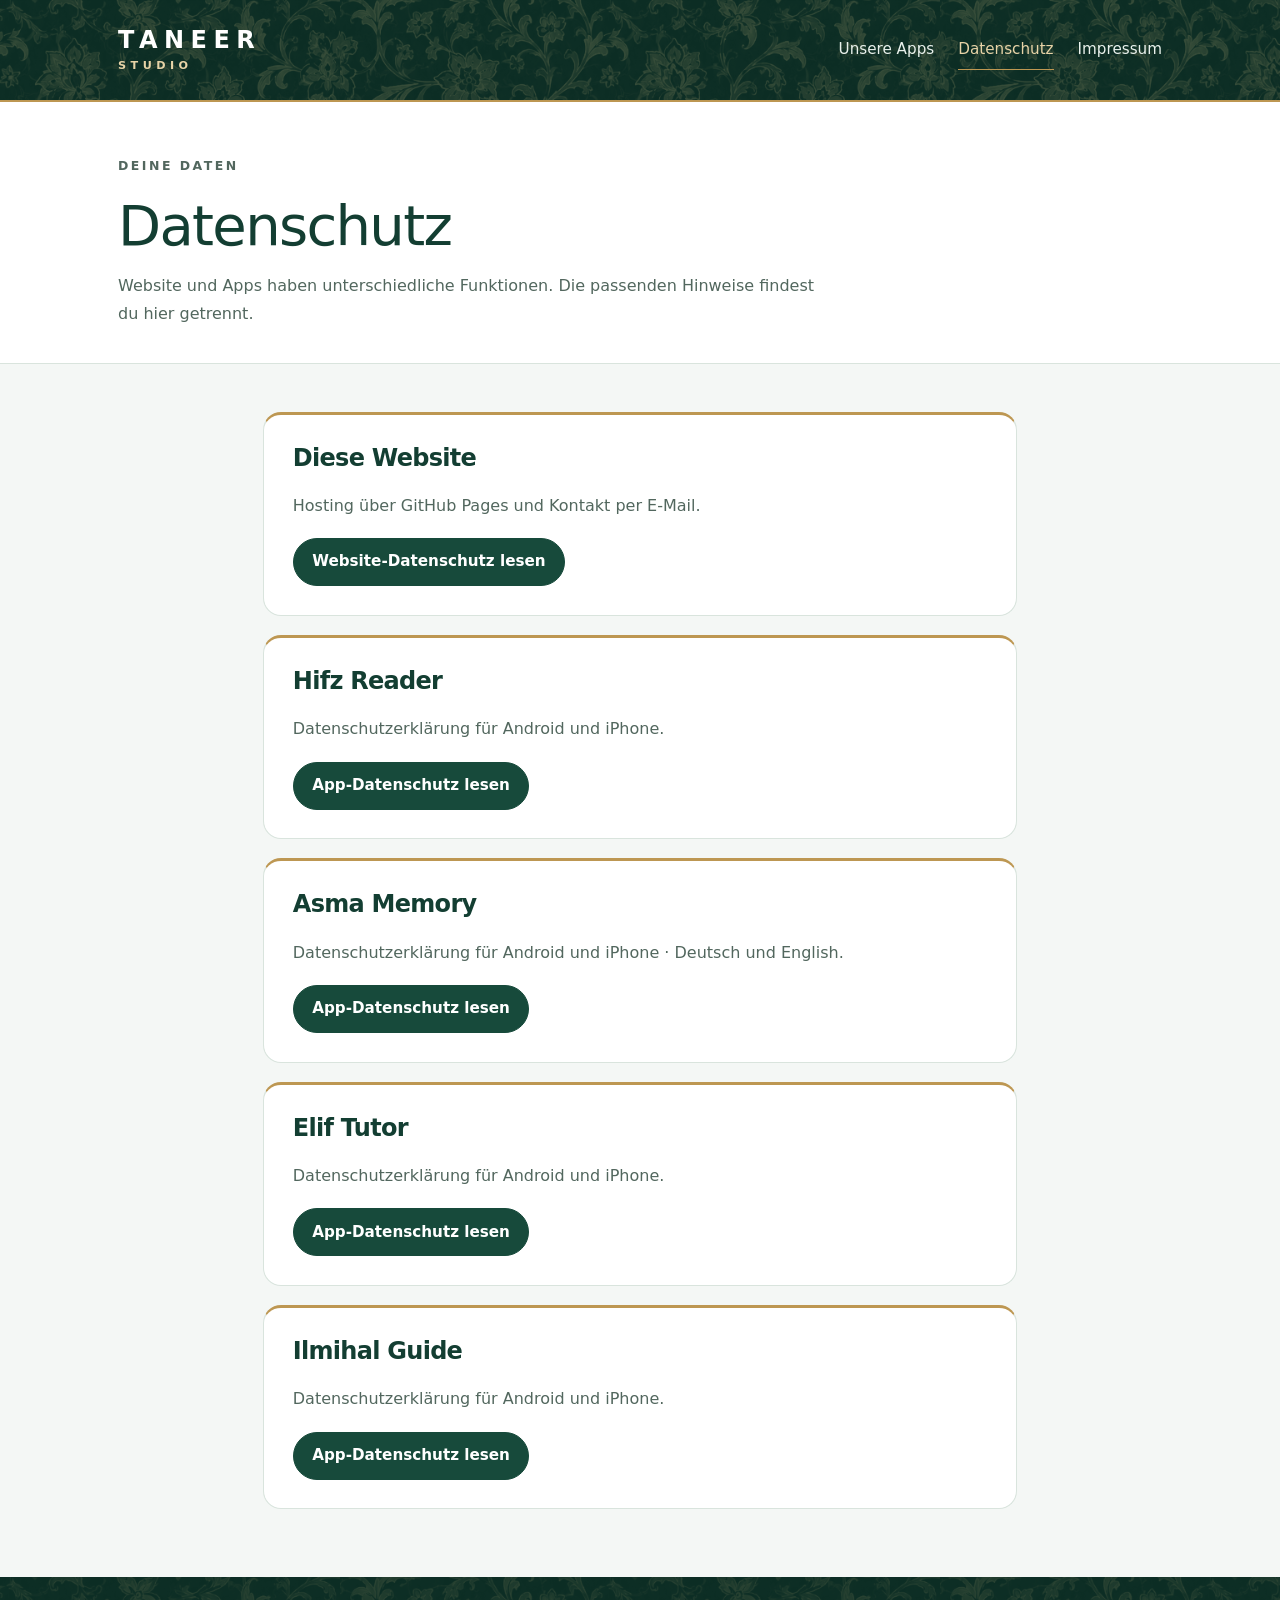
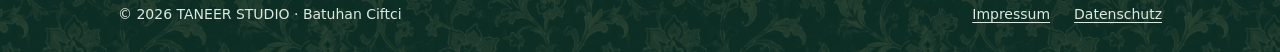
==== commit 17fb8093: "Ilmihal Guide: iPhone- und TestFlight-Datenschutz ergänzen" ====
--- a/datenschutz/index.html
+++ b/datenschutz/index.html
@@ -1,3 +1,3 @@
 <!doctype html>
 <html lang="de"><head><meta charset="utf-8"><meta name="viewport" content="width=device-width,initial-scale=1"><meta name="description" content="Datenschutzhinweise zur TANEER-STUDIO-Website und zu Hifz Reader, Asma Memory, Elif Tutor und Ilmihal Guide."><meta name="referrer" content="strict-origin-when-cross-origin"><title>Datenschutz · TANEER STUDIO</title><link rel="icon" href="../assets/favicon.svg" type="image/svg+xml"><link rel="stylesheet" href="../assets/style.css"></head>
-<body><a class="skip" href="#inhalt">Zum Inhalt</a><header class="site-header"><div class="wrap header-inner"><a class="wordmark" href="../" aria-label="TANEER STUDIO – Startseite">TANEER<small>STUDIO</small></a><nav class="site-nav" aria-label="Hauptnavigation"><a href="../#apps">Unsere Apps</a><a href="./" aria-current="page">Datenschutz</a><a href="../impressum/">Impressum</a></nav></div></header><main id="inhalt"><div class="page-head"><div class="wrap"><p class="eyebrow">Deine Daten</p><h1>Datenschutz</h1><p>Website und Apps haben unterschiedliche Funktionen. Die passenden Hinweise findest du hier getrennt.</p></div></div><div class="wrap privacy-choices"><section class="privacy-card"><h2>Diese Website</h2><p>Hosting über GitHub Pages und Kontakt per E-Mail.</p><a class="button" href="website/">Website-Datenschutz lesen</a></section><section class="privacy-card"><h2>Hifz Reader</h2><p>Datenschutzerklärung für Android und iPhone.</p><a class="button" href="hifz-reader/">App-Datenschutz lesen</a></section><section class="privacy-card"><h2>Asma Memory</h2><p>Datenschutzerklärung für Android und iPhone · Deutsch und English.</p><a class="button" href="asma-memory/">App-Datenschutz lesen</a></section><section class="privacy-card"><h2>Elif Tutor</h2><p>Datenschutzerklärung für Android und iPhone.</p><a class="button" href="elif-tutor/">App-Datenschutz lesen</a></section><section class="privacy-card"><h2>Ilmihal Guide</h2><p>Datenschutzerklärung für Android.</p><a class="button" href="ilmihal-guide/">App-Datenschutz lesen</a></section></div></main><footer class="site-footer"><div class="wrap footer-inner"><p>© 2026 TANEER STUDIO · Batuhan Ciftci</p><nav aria-label="Rechtliches"><a href="../impressum/">Impressum</a><a href="./">Datenschutz</a></nav></div></footer></body></html>
+<body><a class="skip" href="#inhalt">Zum Inhalt</a><header class="site-header"><div class="wrap header-inner"><a class="wordmark" href="../" aria-label="TANEER STUDIO – Startseite">TANEER<small>STUDIO</small></a><nav class="site-nav" aria-label="Hauptnavigation"><a href="../#apps">Unsere Apps</a><a href="./" aria-current="page">Datenschutz</a><a href="../impressum/">Impressum</a></nav></div></header><main id="inhalt"><div class="page-head"><div class="wrap"><p class="eyebrow">Deine Daten</p><h1>Datenschutz</h1><p>Website und Apps haben unterschiedliche Funktionen. Die passenden Hinweise findest du hier getrennt.</p></div></div><div class="wrap privacy-choices"><section class="privacy-card"><h2>Diese Website</h2><p>Hosting über GitHub Pages und Kontakt per E-Mail.</p><a class="button" href="website/">Website-Datenschutz lesen</a></section><section class="privacy-card"><h2>Hifz Reader</h2><p>Datenschutzerklärung für Android und iPhone.</p><a class="button" href="hifz-reader/">App-Datenschutz lesen</a></section><section class="privacy-card"><h2>Asma Memory</h2><p>Datenschutzerklärung für Android und iPhone · Deutsch und English.</p><a class="button" href="asma-memory/">App-Datenschutz lesen</a></section><section class="privacy-card"><h2>Elif Tutor</h2><p>Datenschutzerklärung für Android und iPhone.</p><a class="button" href="elif-tutor/">App-Datenschutz lesen</a></section><section class="privacy-card"><h2>Ilmihal Guide</h2><p>Datenschutzerklärung für Android und iPhone.</p><a class="button" href="ilmihal-guide/">App-Datenschutz lesen</a></section></div></main><footer class="site-footer"><div class="wrap footer-inner"><p>© 2026 TANEER STUDIO · Batuhan Ciftci</p><nav aria-label="Rechtliches"><a href="../impressum/">Impressum</a><a href="./">Datenschutz</a></nav></div></footer></body></html>
--- a/assets/style.css
+++ b/assets/style.css
@@ -17,6 +17,16 @@
 .app-visual::before{background-size:360px auto;opacity:.18}
 .app-icon{width:124px;height:124px;border-radius:24%;border:1px solid #ffffff25;box-shadow:0 9px 24px #00000025}
 .app-number{margin-bottom:.8rem}
+/* Keep the approved white studio/app cards even in Android dark mode.
+   'only light' opts out of browser-generated grey recolouring. Legal reading
+   pages retain their separately approved green dark palette. */
+:root{color-scheme:only light}
+@media screen and (prefers-color-scheme:dark){
+ body.hifz-legal{color-scheme:dark;--ink:#efe8d9;--deep:#0d2721;--green:#16332b;--gold:#d9b871;--gold-light:#e7d3a7;--paper:#12332b;--wash:#0c211c;--muted:#b5c2b7;--line:#38564a;min-height:100vh;background:var(--wash);color:var(--ink)}
+ .hifz-legal .page-head,.hifz-legal .legal-article,.hifz-legal .imprint-card,.hifz-legal .skip{background:var(--paper);color:var(--ink)}
+ .hifz-legal .notice{background:#173b31;color:var(--ink)}
+ .hifz-legal a:hover,.hifz-legal .legal-article a,.hifz-legal address a{color:var(--gold-light)}
+}
 .brand-signature{width:100%;max-width:395px;justify-self:end;text-align:center}
 .brand-signature .hero-logo{width:100%}
 .brand-tagline{font-size:.9rem;letter-spacing:.055em;margin:-.35rem 0 .4rem;color:var(--ink)}
